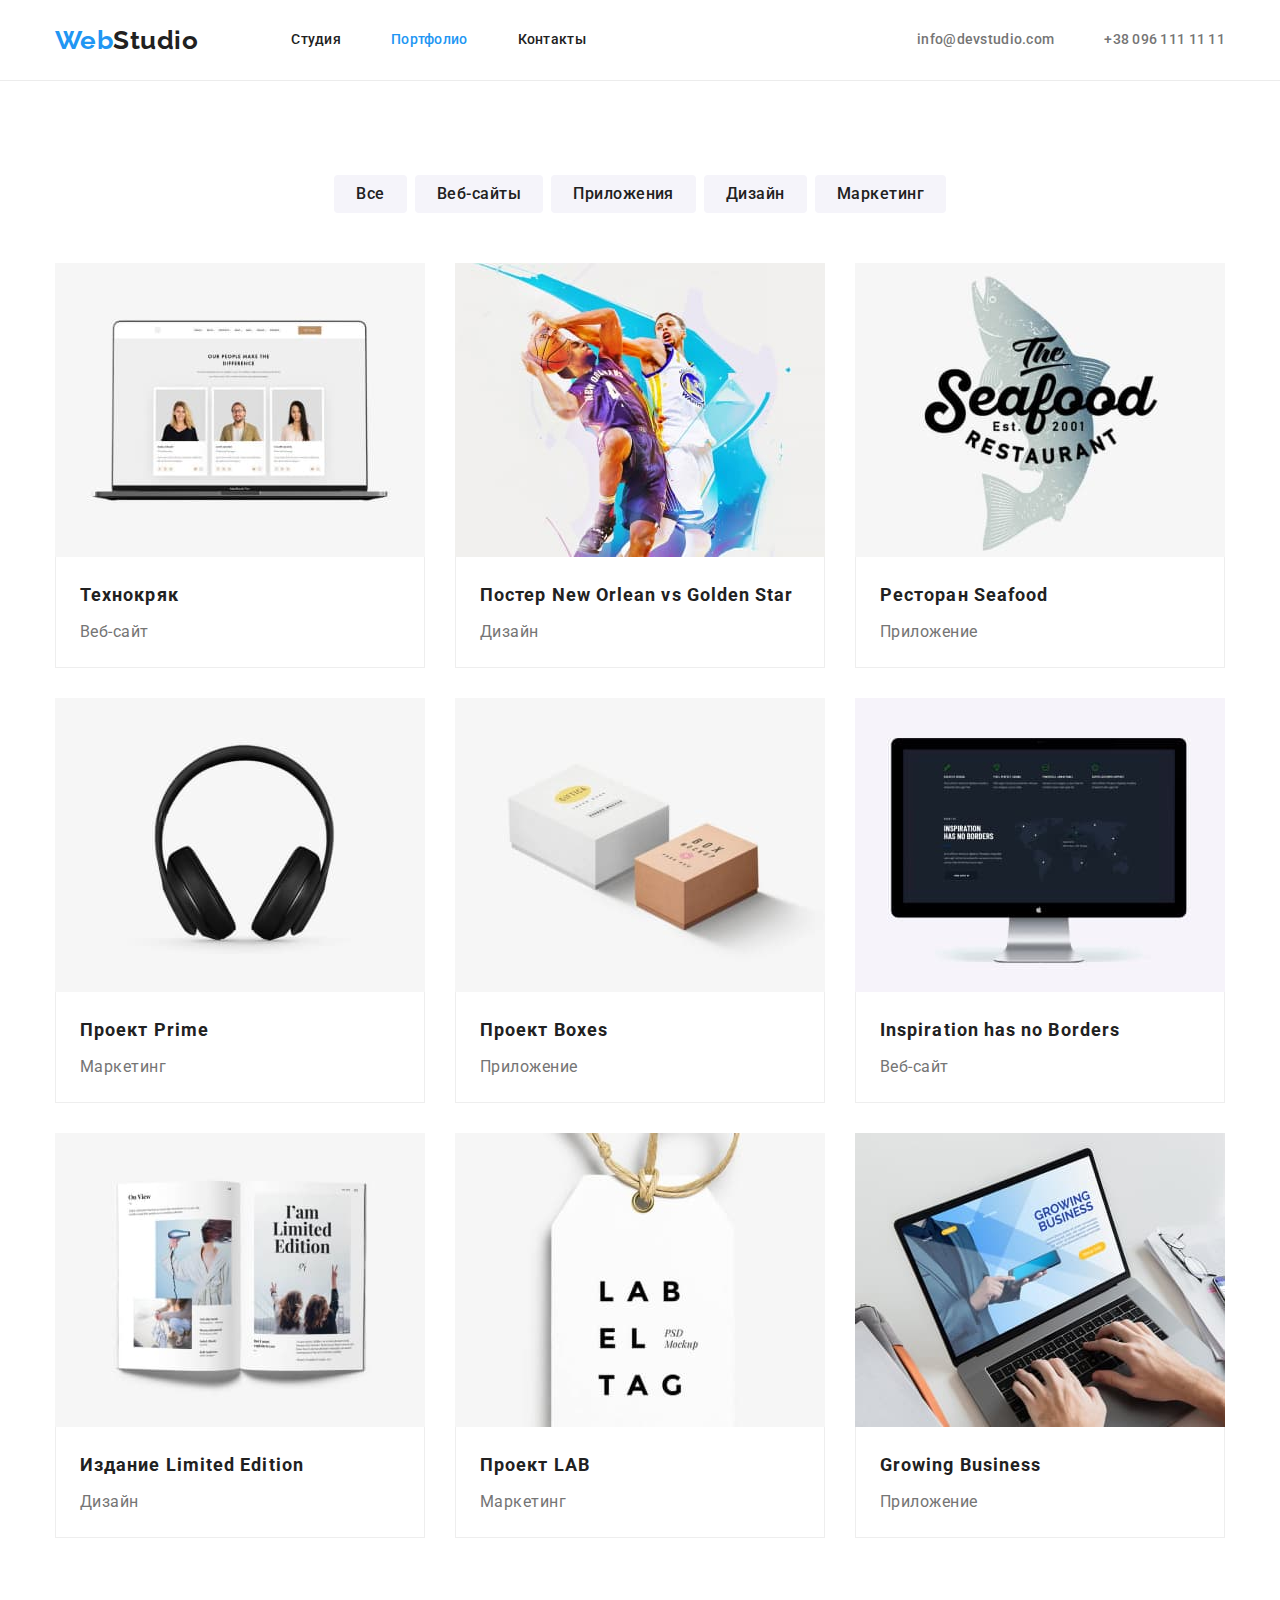
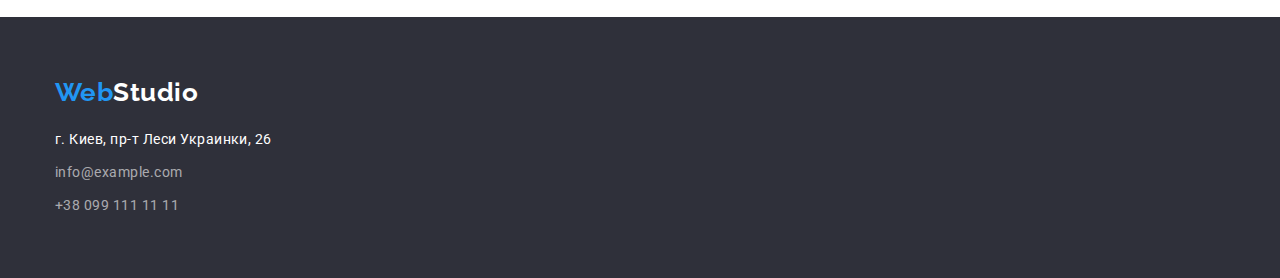
==== portfolio.html @ 47a3d8a3 "hw4" ====
<!DOCTYPE html>
<html lang="ru">
  <head>
    <meta charset="UTF-8" />
    <meta http-equiv="X-UA-Compatible" content="IE=edge" />
    <meta name="viewport" content="width=device-width, initial-scale=1.0" />
    <title lang="en">Web-studio</title>
    <link
      href="https://fonts.googleapis.com/css2?family=Raleway:wght@700&family=Roboto:wght@400;500;700;900&display=swap"
      rel="stylesheet"
    />
    <link
      rel="stylesheet"
      href="https://cdnjs.cloudflare.com/ajax/libs/modern-normalize/1.1.0/modern-normalize.min.css"
    />
    <link rel="stylesheet" href="./css/styles.css" />
  </head>
  <body>
    <!-- Шапка сайта -->
    <header class="header">
      <div class="container nav">
        <nav class="nav">
          <a lang="en" href="./index.html" class="logo link">
            Web<span lang="en" class="logo-dark link">Studio</span>
          </a>

          <ul class="site-nav list">
            <li class="nav-item"><a href="./index.html" class="link">Студия</a></li>
            <li class="nav-item"><a href="./portfolio.html" class="link current">Портфолио</a></li>
            <li class="nav-item"><a href="" class="link">Контакты</a></li>
          </ul>
        </nav>

        <ul class="feedback list">
          <li class="feedback-item">
            <a lang="en" href="mailto:info@devstudio.com" class="link">info@devstudio.com</a>
          </li>
          <li class="feedback-item">
            <a href="tel:+380961111111" class="link">+38 096 111 11 11</a>
          </li>
        </ul>
      </div>
    </header>

    <!-- Основа -->
    <main>
      <section class="section-filter section">
        <div class="container">
          <h1 lang="en" class="section-title visually-hidden">portfolio</h1>
          <!-- Filters -->

          <ul class="filter list">
            <li class="filter-item">
              <button type="button" class="filter-button">Все</button>
            </li>
            <li class="filter-item">
              <button type="button" class="filter-button">Веб-сайты</button>
            </li>
            <li class="filter-item">
              <button type="button" class="filter-button">Приложения</button>
            </li>
            <li class="filter-item">
              <button type="button" class="filter-button">Дизайн</button>
            </li>
            <li class="filter-item">
              <button type="button" class="filter-button">Маркетинг</button>
            </li>
          </ul>

          <ul class="cards list">
            <li class="cards-item">
              <a href="" class="link">
                <img class="image" src="./images/tehnokrak.jpg" alt="tehnokrak" width="370" />
                <div class="cards-box">
                  <h2 class="cards-title">Технокряк</h2>
                  <p class="cards-text">Веб-сайт</p>
                </div>
              </a>
            </li>
            <li class="cards-item">
              <a href="" class="link">
                <img class="image" src="./images/poster.jpg" alt="poster" width="370" />
                <div class="cards-box">
                  <h2 class="cards-title">Постер New Orlean vs Golden Star</h2>
                  <p class="cards-text">Дизайн</p>
                </div>
              </a>
            </li>
            <li class="cards-item">
              <a href="" class="link">
                <img class="image" src="./images/restoran.jpg" alt="restoran" width="370" />
                <div class="cards-box">
                  <h2 class="cards-title">Ресторан Seafood</h2>
                  <p class="cards-text">Приложение</p>
                </div>
              </a>
            </li>
            <li class="cards-item">
              <a href="" class="link">
                <img class="image" src="./images/proectprime.jpg" alt="proectprime" width="370" />
                <div class="cards-box">
                  <h2 class="cards-title">Проект Prime</h2>
                  <p class="cards-text">Маркетинг</p>
                </div>
              </a>
            </li>
            <li class="cards-item">
              <a href="" class="link">
                <img class="image" src="./images/proectboxe.jpg" alt="proectboxe" width="370" />
                <div class="cards-box">
                  <h2 class="cards-title">Проект Boxes</h2>
                  <p class="cards-text">Приложение</p>
                </div>
              </a>
            </li>
            <li class="cards-item">
              <a href="" class="link">
                <img class="image" src="./images/inspiration.jpg" alt="inspiration" width="370" />
                <div class="cards-box">
                  <h2 class="cards-title">Inspiration has no Borders</h2>
                  <p class="cards-text">Веб-сайт</p>
                </div>
              </a>
            </li>
            <li class="cards-item">
              <a href="" class="link">
                <img class="image" src="./images/izdanie.jpg" alt="izdanie" width="370" />
                <div class="cards-box">
                  <h2 class="cards-title">Издание Limited Edition</h2>
                  <p class="cards-text">Дизайн</p>
                </div>
              </a>
            </li>
            <li class="cards-item">
              <a href="" class="link">
                <img class="image" src="./images/proectlab.jpg" alt="proectlab" width="370" />
                <div class="cards-box">
                  <h2 class="cards-title">Проект LAB</h2>
                  <p class="cards-text">Маркетинг</p>
                </div>
              </a>
            </li>
            <li class="cards-item">
              <a href="" class="link">
                <img class="image" src="./images/growing.jpg" alt="growing" width="370" />
                <div class="cards-box">
                  <h2 class="cards-title">Growing Business</h2>
                  <p class="cards-text">Приложение</p>
                </div>
              </a>
            </li>
          </ul>
        </div>
      </section>
    </main>

    <!-- Footer -->

    <footer class="footer">
      <div class="container">
        <div class="logo-bottom">
          <a lang="en" href="./index.html" class="logo link">
            Web<span lang="en" class="logo-light link">Studio</span>
          </a>
        </div>

        <address>
          <ul class="contacts list">
            <li class="contacts-item">
              <a
                href="https://goo.gl/maps/izuGYMJUY2H6Dhw59"
                target="_blank"
                rel="noopener noindex nofollow"
                class="address link"
                >г. Киев, пр-т Леси Украинки, 26</a
              >
            </li>
            <li class="contacts-item">
              <a lang="en" href="mailto:info@example.com" class="link">info@example.com</a>
            </li>

            <li class="contacts-item">
              <a href="tel:+380991111111" class="link">+38 099 111 11 11</a>
            </li>
          </ul>
        </address>
      </div>
    </footer>
  </body>
</html>
---- css/styles.css ----
/* палитра цветов
Основной цвет текста #212121;
Вторичный цвет текста #757575;
Акцентный цвет #2196F3;
Белый цвет #ffffff;
цвет фона #F5F4FA;
цвет фона темный для футера и героя #2F303A;
цвет с прзрачностью на майл и тел в футере rgba(255, 255, 255, 0.6);
*/

:root {
  --primary-text-color: #212121;
  --text-color: #757575;
  --accent-color: #2196f3;
  --white-color: #ffffff;

  --bgc-color: #f5f4fa;
  --bgc-hero-footer: #2f303a;
  --address-info-footer: rgba(255, 255, 255, 0.6);
}

/* Styles for index.html */
body {
  color: var(--primary-text-color);
  background-color: var(--white-color);

  font-family: roboto, sans-serif;
  letter-spacing: 0.03em;
}

.list {
  padding: 0;
  margin: 0;

  list-style: none;
}
.link {
  text-decoration: none;
}

.section {
  padding-top: 94px;
  padding-bottom: 94px;
}

.image {
  display: block;
  max-width: 100%;
  height: auto;
}

/* CONTAINER */

.container {
  margin-left: auto;
  margin-right: auto;

  width: 1200px;
  padding-left: 15px;
  padding-right: 15px;
}

.logo {
  color: var(--accent-color);

  font-family: 'raleway', sans-serif;
  font-weight: 700;
  font-size: 26px;
  line-height: 1.19;

  text-decoration: none;
}

.logo-dark {
  color: var(--primary-text-color);
}

/* index.html */
.header {
  border-bottom: 1px solid #ececec;

  background-color: var(--white-color);
}
.nav {
  display: flex;
  align-items: center;
}

.site-nav {
  display: flex;
  margin-left: 93px;
}

.site-nav .nav-item + .nav-item {
  margin-left: 50px;
}

.site-nav .link {
  display: block;
  padding-top: 32px;
  padding-bottom: 32px;

  color: var(--primary-text-color);

  font-weight: 500;
  font-size: 14px;
  line-height: 1.14;
  letter-spacing: 0.02em;
}

.site-nav .link:hover,
.site-nav .link:focus {
  color: var(--accent-color);
}
.site-nav .link.current {
  color: var(--accent-color);
}

.feedback {
  display: flex;
  margin-left: auto;
}

.feedback-item + .feedback-item {
  margin-left: 50px;
}

.feedback .link {
  display: block;
  padding-top: 32px;
  padding-bottom: 32px;
  color: var(--text-color);

  font-weight: 500;
  font-size: 14px;
  line-height: 1.14;
  letter-spacing: 0.02em;
}
.feedback .link:hover,
.feedback .link:focus {
  color: var(--accent-color);
}

/* HERO */
.hero {
  padding-top: 200px;
  padding-bottom: 200px;
  background-color: var(--bgc-hero-footer);
  text-align: center;
}
.hero-title {
  margin-top: 0;
  margin-bottom: 30px;

  color: var(--white-color);

  font-weight: 900;
  font-size: 44px;
  line-height: 1.36;

  letter-spacing: 0.06em;
  text-transform: uppercase;
}

.hero-button {
  display: inline-block;
  border: transparent;
  border-radius: 4px;

  padding: 10px 32px;
  min-width: 200px;

  color: var(--white-color);
  background-color: var(--accent-color);

  font-family: inherit;
  font-weight: 700;
  font-size: 16px;
  line-height: 1.88;
  letter-spacing: 0.06em;

  cursor: pointer;
}

/* works */
.section-works {
  padding-top: 0;
}

.works {
  display: flex;
}

.works-item {
  width: 370px;
}
.works-item:not(:first-child) {
  margin-left: 30px;
}

.section-title {
  margin-top: 0;
  margin-bottom: 50px;

  color: var(--primary-text-color);

  font-size: 36px;
  line-height: 1.17;
  text-align: center;
}

.visually-hidden {
  position: absolute;
  white-space: nowrap;
  width: 1px;
  height: 1px;
  overflow: hidden;
  border: 0;
  padding: 0;
  clip: rect(0 0 0 0);
  clip-path: inset(50%);
  margin: -1px;
}

/* section-team */
.section-team {
  background-color: var(--bgc-color);
}

/* Features */
.features {
  display: flex;
}

.features-item {
  width: 270px;
}
.features-item:not(:first-child) {
  margin-left: 30px;
}

.features-title {
  margin-top: 0;
  margin-bottom: 10px;

  color: var(--primary-text-color);

  font-size: 14px;
  line-height: 1.14;
  letter-spacing: 0.03em;
  text-transform: uppercase;
}
.features-text {
  margin-top: 0;
  margin-bottom: 0;

  color: var(--text-color);

  font-size: 14px;
  line-height: 1.71;
}

/* team */

.section-title .teams {
  margin-top: 0;
  margin-bottom: 94px;

  color: var(--primary-text-color);

  font-weight: 500;
  font-size: 16px;
  line-height: 1.19;
}

.team {
  display: flex;
}

.team-item {
  width: 270px;

  box-shadow: 0px 1px 3px rgba(0, 0, 0, 0.12), 0px 1px 1px rgba(0, 0, 0, 0.14),
    0px 2px 1px rgba(0, 0, 0, 0.2);
  border-radius: 0px 0px 4px 4px;
}
.team-item:not(:first-child) {
  margin-left: 30px;
}

.team-item > .image {
  margin-bottom: 0;
}
.team-box {
  margin: 0;
  padding: 30px;

  text-align: center;
  background-color: var(--white-color);
}

.team-title {
  margin: 0;
  margin-bottom: 10px;

  color: var(--primary-text-color);

  font-weight: 500;
  font-size: 16px;
  line-height: 1.19;
}

.team-text {
  margin: 0;
  padding: 0;
  color: var(--text-color);

  font-size: 16px;
  line-height: 1.19;
}

/* footer */

.footer {
  padding-top: 60px;
  padding-bottom: 60px;

  background-color: var(--bgc-hero-footer);
}

.logo-light {
  color: var(--white-color);
}

.logo-bottom {
  display: block;
  margin-bottom: 20px;
}

.contacts .address.link {
  display: inline-block;

  color: var(--white-color);
}

.contacts .link {
  color: var(--address-info-footer);
}

.contacts {
  display: block;
  font-style: normal;
  font-size: 14px;
  line-height: 1.71;
}

.contacts-item:not(:last-child) {
  margin-bottom: 9px;
}

/* portfolio.html */

.filter {
  display: flex;
  margin-bottom: 50px;
  justify-content: center;
}
.filter-item + .filter-item {
  margin-left: 8px;
}
.filter-item {
  border-radius: 4px;
}

.filter-button {
  display: inline-block;
  border: transparent;
  border-radius: 4px;

  padding: 6px 22px;
  min-width: 73px;

  color: var(--primary-text-color);
  background-color: var(--bgc-color);

  font-family: inherit;
  font-weight: 500;
  font-size: 16px;
  line-height: 1.63;
  text-align: center;
  letter-spacing: 0.03em;

  cursor: pointer;
}
.filter-button:hover,
.filter-button:focus {
  color: var(--white-color);
  background-color: var(--accent-color);
}

.cards {
  display: flex;
  flex-wrap: wrap;
  margin: -15px;
}

.cards-item {
  width: calc((100% - 90px) / 3);
  margin: 15px;
}

.cards-item:nth-last-child(-n + 3) {
  margin-bottom: 0;
}

.cards-box {
  margin: 0;
  padding: 20px 24px 20px 24px;
  background-color: var(--white-color);

  border: 1px solid #eeeeee;
  border-top: none;
}

.cards-title {
  margin-top: 0;
  margin-bottom: 4px;
  color: var(--primary-text-color);

  font-size: 18px;
  line-height: 2;
  letter-spacing: 0.06em;
}
.cards-text {
  margin: 0;
  color: var(--text-color);

  font-size: 16px;
  line-height: 1.88;
}
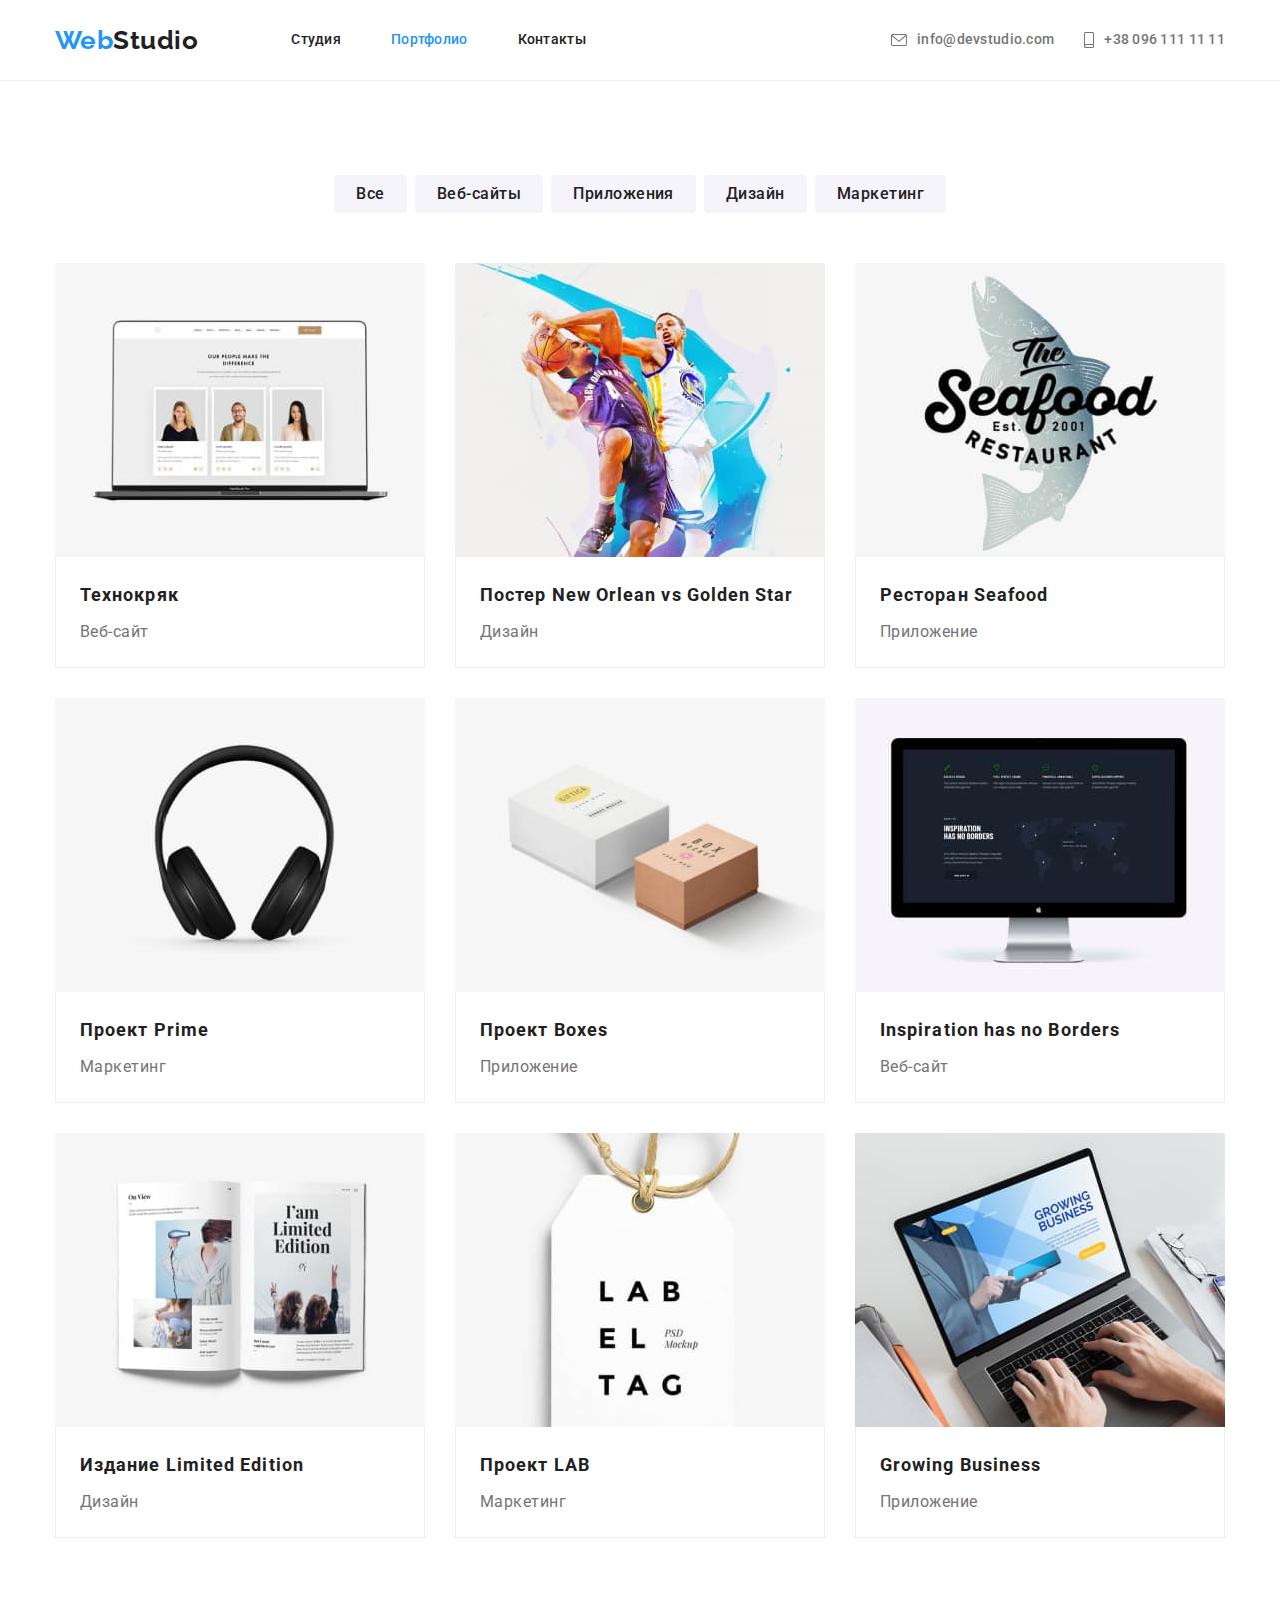
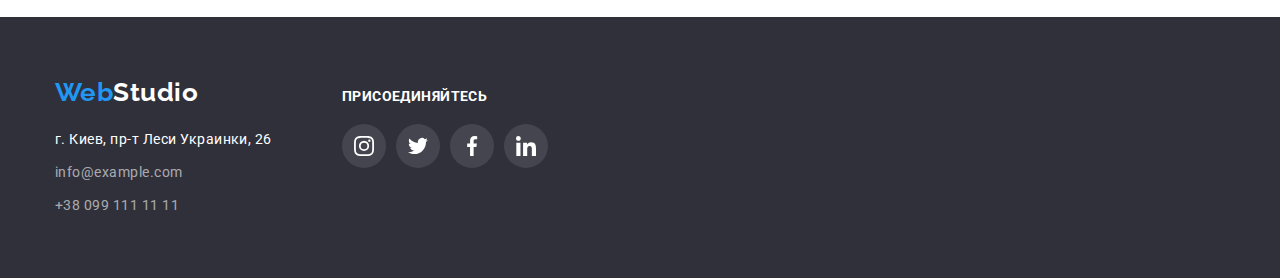
==== commit 15bbb8ca: "hw-4 finished" ====
--- a/portfolio.html
+++ b/portfolio.html
@@ -33,10 +33,20 @@
 
         <ul class="feedback list">
           <li class="feedback-item">
-            <a lang="en" href="mailto:info@devstudio.com" class="link">info@devstudio.com</a>
+            <a lang="en" href="mailto:info@devstudio.com" class="link">
+              <svg class="icons-mail">
+                <use href="./images/icons.svg#icon-mail "></use>
+              </svg>
+              info@devstudio.com
+            </a>
           </li>
           <li class="feedback-item">
-            <a href="tel:+380961111111" class="link">+38 096 111 11 11</a>
+            <a href="tel:+380961111111" class="link">
+              <svg class="icons-tel">
+                <use href="./images/icons.svg#icon-smartphone"></use>
+              </svg>
+              +38 096 111 11 11
+            </a>
           </li>
         </ul>
       </div>
@@ -157,33 +167,68 @@
     <!-- Footer -->
 
     <footer class="footer">
-      <div class="container">
-        <div class="logo-bottom">
-          <a lang="en" href="./index.html" class="logo link">
-            Web<span lang="en" class="logo-light link">Studio</span>
-          </a>
+      <div class="container blocks">
+        <div class="address-block">
+          <div class="logo-bottom">
+            <a lang="en" href="./index.html" class="logo link">
+              Web<span lang="en" class="logo-light link">Studio</span>
+            </a>
+          </div>
+          <address>
+            <ul class="contacts list">
+              <li class="contacts-item">
+                <a
+                  href="https://goo.gl/maps/izuGYMJUY2H6Dhw59"
+                  target="_blank"
+                  rel="noopener noindex nofollow"
+                  class="address link"
+                  >г. Киев, пр-т Леси Украинки, 26</a
+                >
+              </li>
+              <li class="contacts-item">
+                <a lang="en" href="mailto:info@example.com" class="link">info@example.com</a>
+              </li>
+
+              <li class="contacts-item">
+                <a href="tel:+380991111111" class="link">+38 099 111 11 11</a>
+              </li>
+            </ul>
+          </address>
         </div>
 
-        <address>
-          <ul class="contacts list">
-            <li class="contacts-item">
-              <a
-                href="https://goo.gl/maps/izuGYMJUY2H6Dhw59"
-                target="_blank"
-                rel="noopener noindex nofollow"
-                class="address link"
-                >г. Киев, пр-т Леси Украинки, 26</a
-              >
-            </li>
-            <li class="contacts-item">
-              <a lang="en" href="mailto:info@example.com" class="link">info@example.com</a>
-            </li>
-
-            <li class="contacts-item">
-              <a href="tel:+380991111111" class="link">+38 099 111 11 11</a>
-            </li>
-          </ul>
-        </address>
+        <div class="soc-block">
+          <h2 class="title">Присоединяйтесь</h2>
+          <ul class="soc-block-list list">
+            <li class="soc-block-item">
+              <a href="" class="link">
+                <svg class="soc-block-icons">
+                  <use href="./images/icons.svg#icon-instagram"></use>
+                </svg>
+              </a>
+            </li>
+            <li class="soc-block-item">
+              <a href="" class="link">
+                <svg class="soc-block-icons">
+                  <use href="./images/icons.svg#icon-twitter"></use>
+                </svg>
+              </a>
+            </li>
+            <li class="soc-block-item">
+              <a href="" class="link">
+                <svg class="soc-block-icons">
+                  <use href="./images/icons.svg#icon-facebook"></use>
+                </svg>
+              </a>
+            </li>
+            <li class="soc-block-item">
+              <a href="" class="link">
+                <svg class="soc-block-icons">
+                  <use href="./images/icons.svg#icon-linkedin"></use>
+                </svg>
+              </a>
+            </li>
+          </ul>
+        </div>
       </div>
     </footer>
   </body>
--- a/css/styles.css
+++ b/css/styles.css
@@ -17,6 +17,9 @@
   --bgc-color: #f5f4fa;
   --bgc-hero-footer: #2f303a;
   --address-info-footer: rgba(255, 255, 255, 0.6);
+
+  --social-links-color: #afb1b8;
+  --customers-logo-color: #afb1b8;
 }
 
 /* Styles for index.html */
@@ -122,13 +125,16 @@
 }
 
 .feedback-item + .feedback-item {
-  margin-left: 50px;
+  margin-left: 30px;
 }
 
 .feedback .link {
-  display: block;
+  display: inline-flex;
+  align-items: center;
+  justify-content: center;
   padding-top: 32px;
   padding-bottom: 32px;
+
   color: var(--text-color);
 
   font-weight: 500;
@@ -140,6 +146,33 @@
 .feedback .link:focus {
   color: var(--accent-color);
 }
+
+.feedback .link:hover .icons-mail,
+.feedback .link:focus .icons-mail {
+  fill: var(--accent-color);
+}
+
+.feedback .link:hover .icons-tel,
+.feedback .link:focus .icons-tel {
+  fill: var(--accent-color);
+}
+
+.icons-mail {
+  width: 16px;
+  height: 12px;
+  margin-right: 10px;
+  fill: var(--text-color);
+}
+.icons-tel {
+  width: 10px;
+  height: 16px;
+  margin-right: 10px;
+  fill: var(--text-color);
+}
+/* .icons-mail:hover,
+.icons-tel:hover {
+  fill: var(--accent-color);
+} */
 
 /* HERO */
 .hero {
@@ -180,6 +213,18 @@
   letter-spacing: 0.06em;
 
   cursor: pointer;
+}
+.overlay {
+  max-width: 1600px;
+  height: 600px;
+  margin-left: auto;
+  margin-right: auto;
+
+  background-image: linear-gradient(to right, rgba(47, 48, 58, 0.4), rgba(47, 48, 58, 0.4)),
+    url('../images/bg-hero.jpg');
+  background-size: cover;
+  background-position: center;
+  background-repeat: no-repeat;
 }
 
 /* works */
@@ -239,6 +284,24 @@
   margin-left: 30px;
 }
 
+.icons {
+  display: inline-flex;
+  margin-bottom: 30px;
+
+  width: 270px;
+  height: 120px;
+
+  justify-content: center;
+  align-items: center;
+  background-color: var(--bgc-color);
+  border-radius: 4px;
+}
+
+.features-icon {
+  width: 70px;
+  height: 70px;
+}
+
 .features-title {
   margin-top: 0;
   margin-bottom: 10px;
@@ -312,6 +375,7 @@
 
 .team-text {
   margin: 0;
+  margin-bottom: 16px;
   padding: 0;
   color: var(--text-color);
 
@@ -319,6 +383,81 @@
   line-height: 1.19;
 }
 
+/* social-links */
+.social-links {
+  display: flex;
+  justify-content: center;
+}
+.social-links .link {
+  width: 44px;
+  height: 44px;
+  color: var(--social-links-color);
+  background-color: var(--white-color);
+  border-radius: 50%;
+  display: flex;
+  align-items: center;
+  justify-content: center;
+}
+.social-links .link:hover,
+.social-links .link:focus {
+  background-color: var(--accent-color);
+}
+
+.social-item + .social-item {
+  margin-left: 10px;
+}
+
+.social-icons {
+  width: 20px;
+  height: 20px;
+  fill: var(--social-links-color);
+}
+/* .social-icons:hover,
+.social-icons:focus {
+  fill: var(--white-color);
+} */
+.social-links .link:hover .social-icons,
+.social-links .link:focus .social-icons {
+  fill: #ffffff;
+  background-color: var(--accent-color);
+}
+
+/* customers */
+.customers {
+  display: flex;
+  justify-content: center;
+}
+.customers .link {
+  width: 170px;
+  height: 92px;
+  display: flex;
+  align-items: center;
+  justify-content: center;
+
+  fill: var(--customers-logo-color);
+
+  border: 1px solid var(--customers-logo-color);
+  border-radius: 4px;
+}
+
+.customers-item + .customers-item {
+  margin-left: 30px;
+}
+
+.customers-icon {
+  width: 106px;
+  height: 60px;
+  fill: var(--customers-logo-color);
+}
+.customers .link:hover,
+.customers .link:focus {
+  border-color: var(--accent-color);
+}
+
+.customers .link:hover .customers-icon,
+.customers .link:focus .customers-icon {
+  fill: var(--accent-color);
+}
 /* footer */
 
 .footer {
@@ -356,6 +495,55 @@
 
 .contacts-item:not(:last-child) {
   margin-bottom: 9px;
+}
+
+/* social-footer */
+.blocks {
+  display: flex;
+  align-items: baseline;
+}
+.soc-block-list {
+  display: flex;
+}
+
+.soc-block {
+  margin: o;
+  margin-left: 70px;
+  width: 206px;
+  height: 80px;
+}
+.soc-block-item + .soc-block-item {
+  margin-left: 10px;
+}
+.soc-block .link {
+  width: 44px;
+  height: 44px;
+  border-radius: 50%;
+  display: flex;
+  justify-content: center;
+  align-items: center;
+  background-color: rgba(255, 255, 255, 0.1);
+}
+.soc-block .title {
+  margin: 0;
+  margin-bottom: 20px;
+
+  font-weight: 700;
+  font-size: 14px;
+  line-height: 16px;
+  letter-spacing: 0.03em;
+  text-transform: uppercase;
+  color: var(--white-color);
+}
+
+.soc-block-icons {
+  width: 20px;
+  height: 20px;
+  fill: var(--white-color);
+}
+.soc-block .link:hover,
+.soc-block .link:focus {
+  background-color: var(--accent-color);
 }
 
 /* portfolio.html */
@@ -396,6 +584,8 @@
 .filter-button:focus {
   color: var(--white-color);
   background-color: var(--accent-color);
+  box-shadow: 0px 3px 1px rgba(0, 0, 0, 0.1), 0px 1px 2px rgba(0, 0, 0, 0.08),
+    0px 2px 2px rgba(0, 0, 0, 0.12);
 }
 
 .cards {
@@ -438,3 +628,11 @@
   font-size: 16px;
   line-height: 1.88;
 }
+
+.cards-item:hover,
+.cards-item:focus {
+  border: 1px solid #eeeeee;
+  box-sizing: border-box;
+  box-shadow: 0px 1px 1px rgba(0, 0, 0, 0.12), 0px 4px 4px rgba(0, 0, 0, 0.06),
+    1px 4px 6px rgba(0, 0, 0, 0.16);
+}
